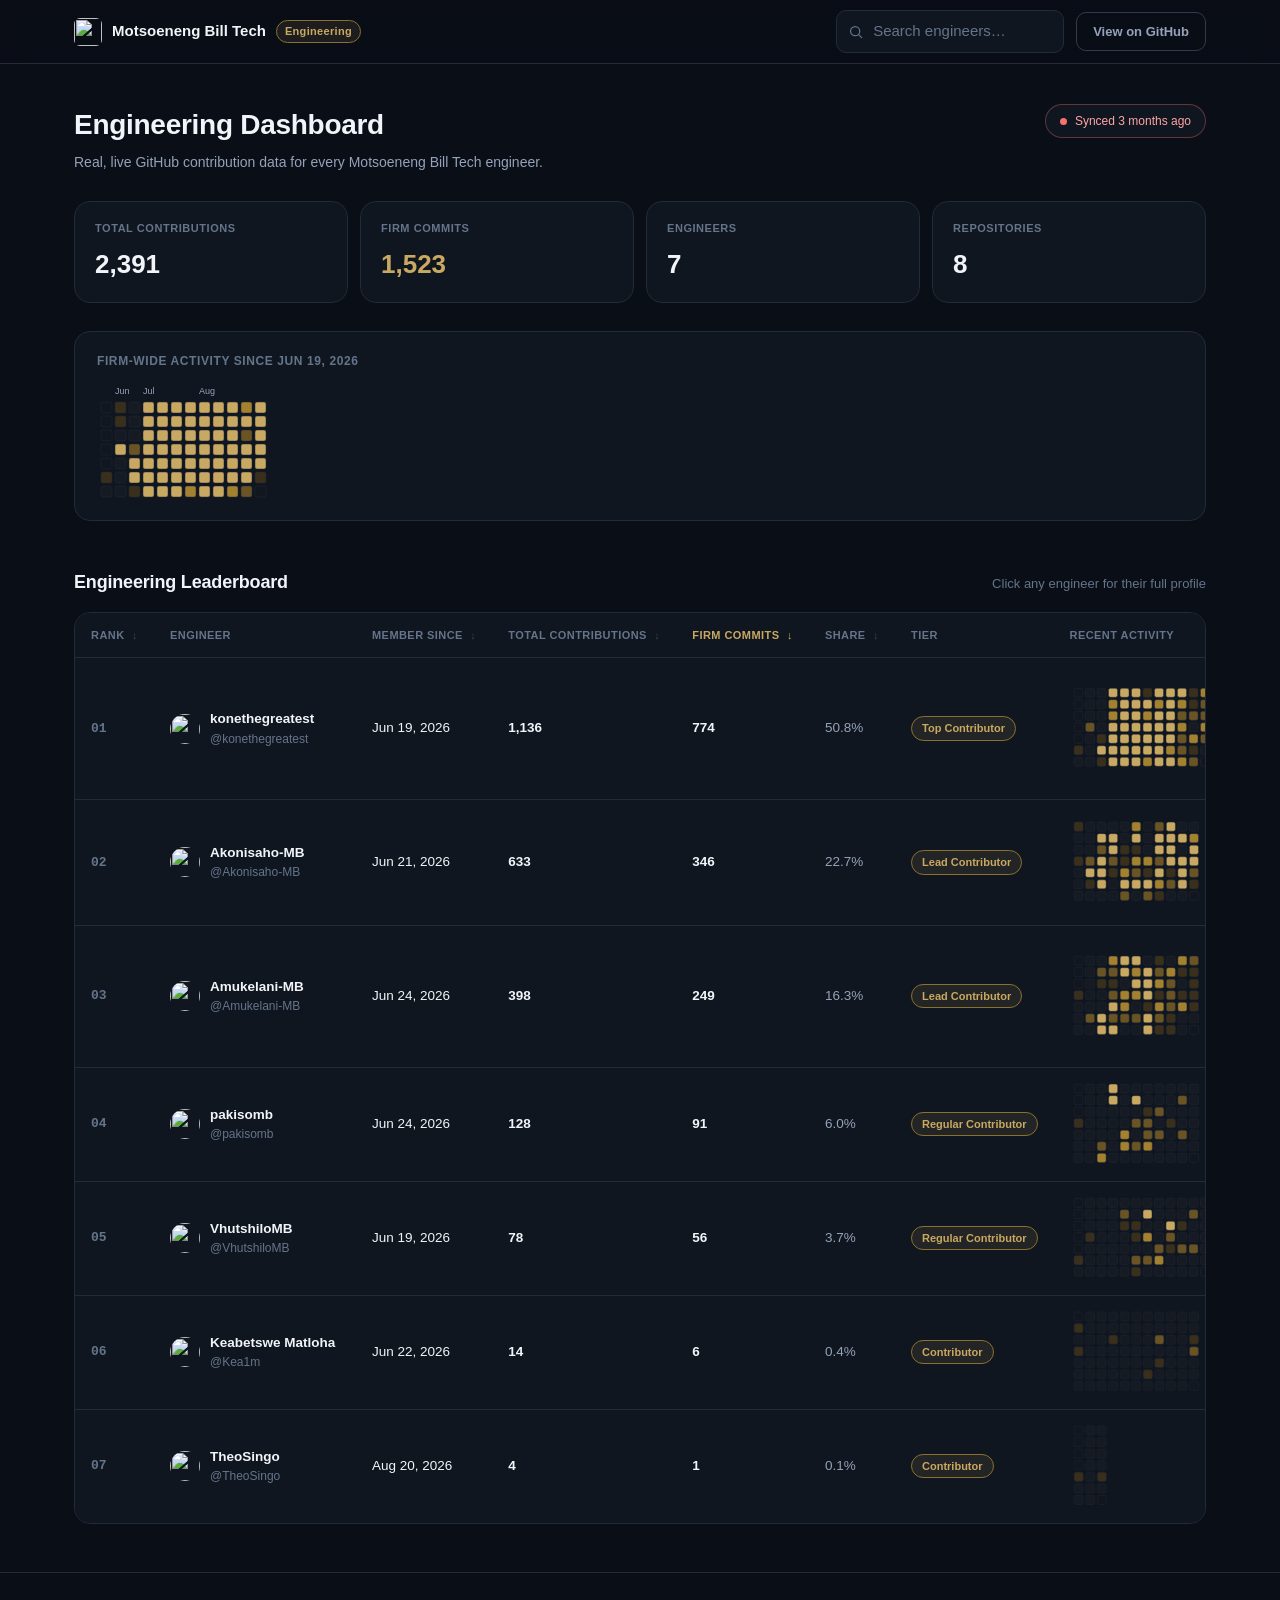
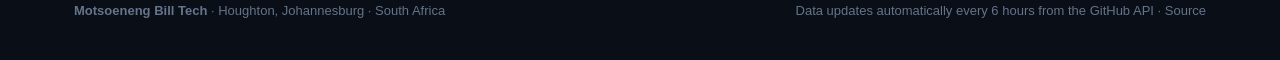
==== docs/index.html @ 8132715a "Merge pull request #3 from konethegreatest/feature/high-end-revamp Real-data telemetry engine, inter" ====
<!doctype html>
<html lang="en">
<head>
  <meta charset="utf-8" />
  <meta name="viewport" content="width=device-width, initial-scale=1" />
  <title>Motsoeneng Bill Tech — Engineering Dashboard</title>
  <meta name="description" content="Live engineering contribution dashboard for Motsoeneng Bill Tech — real, interactive GitHub activity for every member." />
  <meta name="robots" content="noindex" />
  <link rel="icon" href="data:," />
  <link rel="stylesheet" href="./assets/css/tokens.css" />
  <link rel="stylesheet" href="./assets/css/styles.css" />
</head>
<body>
  <a class="skip-link" href="#main">Skip to content</a>

  <header class="site-header">
    <div class="wrap site-header__inner">
      <a class="brand" href="./#/">
        <img class="brand__mark" src="https://github.com/Motsoeneng-Bill-Tech.png" alt="" width="28" height="28" />
        <span class="brand__name">Motsoeneng Bill Tech</span>
        <span class="brand__tag">Engineering</span>
      </a>

      <div class="site-header__actions">
        <div class="search">
          <svg class="search__icon" width="14" height="14" viewBox="0 0 16 16" fill="none" aria-hidden="true">
            <circle cx="7" cy="7" r="5.25" stroke="currentColor" stroke-width="1.4" />
            <path d="M11 11L14.5 14.5" stroke="currentColor" stroke-width="1.4" stroke-linecap="round" />
          </svg>
          <input id="global-search" type="search" placeholder="Search engineers…" aria-label="Search engineers" autocomplete="off" />
        </div>
        <a class="btn btn--ghost" href="https://github.com/Motsoeneng-Bill-Tech" target="_blank" rel="noopener">
          View on GitHub
        </a>
      </div>
    </div>
  </header>

  <main id="main">
    <div id="view-root" class="wrap" aria-live="polite">
      <div class="loading-state">
        <div class="spinner" aria-hidden="true"></div>
        <p>Loading live engineering telemetry…</p>
      </div>
    </div>
  </main>

  <footer class="site-footer">
    <div class="wrap site-footer__inner">
      <p>
        <strong>Motsoeneng Bill Tech</strong> · Houghton, Johannesburg · South Africa
      </p>
      <p class="site-footer__meta">
        Data updates automatically every 6 hours from the GitHub API ·
        <a href="https://github.com/Motsoeneng-Bill-Tech/.github" target="_blank" rel="noopener">Source</a>
      </p>
    </div>
  </footer>

  <div id="tooltip" class="cal-tooltip" role="tooltip" hidden></div>

  <script src="./assets/js/format.js"></script>
  <script src="./assets/js/data.js"></script>
  <script src="./assets/js/calendar.js"></script>
  <script src="./assets/js/leaderboard.js"></script>
  <script src="./assets/js/member-detail.js"></script>
  <script src="./assets/js/router.js"></script>
  <script src="./assets/js/main.js"></script>
</body>
</html>
---- docs/assets/css/tokens.css ----
/* Design tokens — dark, premium palette. Intentionally single-theme: this is a bespoke
   branded dashboard, not a generic tool, and a firm's public engineering page benefits
   more from one considered look than a light/dark toggle. */
:root {
  --bg-canvas: #0a0e17;
  --bg-surface: #10161f;
  --bg-surface-raised: #161d29;
  --bg-hover: #1b2330;

  --border-subtle: #232b38;
  --border-strong: #303b4d;

  --text-primary: #f1f5f9;
  --text-secondary: #94a3b8;
  --text-tertiary: #64748b;

  --accent: #c9a961;
  --accent-hover: #ddbd7a;
  --accent-dim: #8a7130;
  --accent-wash: rgba(201, 169, 97, 0.1);

  --success: #34d399;
  --danger: #f87171;

  /* Calendar heat ramp — keep in sync with .github/scripts/render.py CAL_RAMP */
  --cal-0: #161a22;
  --cal-1: #3a2f1a;
  --cal-2: #6b5424;
  --cal-3: #a3812f;
  --cal-4: #c9a961;

  --radius-sm: 6px;
  --radius-md: 10px;
  --radius-lg: 16px;

  --motion-fast: 120ms;
  --motion-base: 200ms;
  --motion-ease: cubic-bezier(0.4, 0, 0.2, 1);

  --font-sans: -apple-system, BlinkMacSystemFont, "Segoe UI", Inter, Roboto, Helvetica, Arial, sans-serif;
  --font-mono: ui-monospace, "SF Mono", "Cascadia Code", Consolas, monospace;

  --max-width: 1180px;
  --header-h: 64px;
}
---- docs/assets/css/styles.css ----
/* Reset -------------------------------------------------------------- */
*, *::before, *::after { box-sizing: border-box; }
html, body { height: 100%; }
body {
  margin: 0;
  background: var(--bg-canvas);
  color: var(--text-primary);
  font-family: var(--font-sans);
  font-size: 15px;
  line-height: 1.5;
  -webkit-font-smoothing: antialiased;
}
img { max-width: 100%; display: block; }
a { color: inherit; text-decoration: none; }
button { font: inherit; color: inherit; background: none; border: 0; cursor: pointer; }
input { font: inherit; color: inherit; }
h1, h2, h3, h4 { margin: 0; font-weight: 700; letter-spacing: -0.01em; }
p { margin: 0; }
ul { margin: 0; padding: 0; list-style: none; }
::selection { background: var(--accent-dim); color: var(--text-primary); }

:focus-visible {
  outline: 2px solid var(--accent);
  outline-offset: 2px;
  border-radius: var(--radius-sm);
}

.skip-link {
  position: absolute;
  left: -9999px;
  top: 0;
  background: var(--accent);
  color: var(--bg-canvas);
  padding: 10px 16px;
  border-radius: var(--radius-sm);
  z-index: 100;
}
.skip-link:focus { left: 12px; top: 12px; }

.wrap {
  max-width: var(--max-width);
  margin: 0 auto;
  padding: 0 24px;
}

/* Header --------------------------------------------------------------- */
.site-header {
  position: sticky;
  top: 0;
  z-index: 20;
  height: var(--header-h);
  display: flex;
  align-items: center;
  background: rgba(10, 14, 23, 0.85);
  backdrop-filter: blur(10px);
  border-bottom: 1px solid var(--border-subtle);
}
.site-header__inner {
  display: flex;
  align-items: center;
  justify-content: space-between;
  gap: 16px;
  width: 100%;
}
.brand {
  display: flex;
  align-items: center;
  gap: 10px;
  min-width: 0;
}
.brand__mark { border-radius: 6px; flex-shrink: 0; }
.brand__name {
  font-weight: 700;
  font-size: 15px;
  white-space: nowrap;
  overflow: hidden;
  text-overflow: ellipsis;
}
.brand__tag {
  font-size: 11px;
  font-weight: 600;
  color: var(--accent);
  border: 1px solid var(--accent-dim);
  background: var(--accent-wash);
  padding: 2px 8px;
  border-radius: 999px;
  letter-spacing: 0.03em;
  flex-shrink: 0;
}
.site-header__actions {
  display: flex;
  align-items: center;
  gap: 12px;
}

.search {
  display: flex;
  align-items: center;
  gap: 8px;
  background: var(--bg-surface);
  border: 1px solid var(--border-subtle);
  border-radius: var(--radius-md);
  padding: 8px 12px;
  transition: border-color var(--motion-fast) var(--motion-ease);
}
.search:focus-within { border-color: var(--accent-dim); }
.search__icon { color: var(--text-tertiary); flex-shrink: 0; }
.search input {
  background: none;
  border: 0;
  outline: none;
  color: var(--text-primary);
  width: 180px;
  max-width: 40vw;
}
.search input::placeholder { color: var(--text-tertiary); }

.btn {
  display: inline-flex;
  align-items: center;
  gap: 6px;
  padding: 9px 16px;
  border-radius: var(--radius-md);
  font-size: 13px;
  font-weight: 600;
  white-space: nowrap;
  transition: background var(--motion-fast) var(--motion-ease), border-color var(--motion-fast) var(--motion-ease), color var(--motion-fast) var(--motion-ease);
}
.btn--ghost {
  border: 1px solid var(--border-strong);
  color: var(--text-secondary);
}
.btn--ghost:hover { border-color: var(--accent-dim); color: var(--text-primary); }
.btn--primary {
  background: var(--accent);
  color: #1a1508;
}
.btn--primary:hover { background: var(--accent-hover); }

/* Loading / error states ------------------------------------------------ */
.loading-state, .error-state {
  display: flex;
  flex-direction: column;
  align-items: center;
  justify-content: center;
  gap: 16px;
  padding: 120px 24px;
  color: var(--text-secondary);
  text-align: center;
}
.spinner {
  width: 28px;
  height: 28px;
  border-radius: 50%;
  border: 2.5px solid var(--border-strong);
  border-top-color: var(--accent);
  animation: spin 800ms linear infinite;
}
@keyframes spin { to { transform: rotate(360deg); } }
.error-state h2 { color: var(--text-primary); }

/* View transitions ------------------------------------------------------ */
.view-enter {
  animation: view-in var(--motion-base) var(--motion-ease);
}
@keyframes view-in {
  from { opacity: 0; transform: translateY(6px); }
  to { opacity: 1; transform: translateY(0); }
}
@media (prefers-reduced-motion: reduce) {
  .view-enter { animation: none; }
  .spinner { animation-duration: 1.2s; }
}

/* Hero ------------------------------------------------------------------ */
.hero { padding: 40px 0 8px; }
.hero__top {
  display: flex;
  align-items: flex-start;
  justify-content: space-between;
  gap: 24px;
  flex-wrap: wrap;
  margin-bottom: 28px;
}
.hero__title { font-size: 28px; }
.hero__subtitle { color: var(--text-secondary); margin-top: 6px; font-size: 14px; }
.sync-badge {
  display: inline-flex;
  align-items: center;
  gap: 8px;
  padding: 7px 14px;
  border-radius: 999px;
  border: 1px solid var(--border-subtle);
  background: var(--bg-surface);
  font-size: 12px;
  color: var(--text-secondary);
  white-space: nowrap;
}
.sync-badge__dot {
  width: 7px;
  height: 7px;
  border-radius: 50%;
  background: var(--success);
  flex-shrink: 0;
}
.sync-badge.is-stale .sync-badge__dot { background: var(--danger); }
.sync-badge.is-stale { border-color: rgba(248, 113, 113, 0.35); color: #fca5a5; }

.stat-grid {
  display: grid;
  grid-template-columns: repeat(4, 1fr);
  gap: 12px;
  margin-bottom: 28px;
}
.stat-tile {
  background: var(--bg-surface);
  border: 1px solid var(--border-subtle);
  border-radius: var(--radius-lg);
  padding: 18px 20px;
}
.stat-tile__label {
  font-size: 11px;
  font-weight: 600;
  letter-spacing: 0.05em;
  text-transform: uppercase;
  color: var(--text-tertiary);
}
.stat-tile__value {
  font-size: 26px;
  font-weight: 800;
  margin-top: 8px;
  color: var(--text-primary);
}
.stat-tile__value--accent { color: var(--accent); }
.stat-tile__hint { font-size: 13px; font-weight: 500; color: var(--text-tertiary); margin-left: 6px; }

.org-calendar-card {
  background: var(--bg-surface);
  border: 1px solid var(--border-subtle);
  border-radius: var(--radius-lg);
  padding: 20px 22px 16px;
  margin-bottom: 32px;
  overflow-x: auto;
}
.org-calendar-card__title {
  font-size: 12px;
  font-weight: 600;
  color: var(--text-tertiary);
  text-transform: uppercase;
  letter-spacing: 0.05em;
  margin-bottom: 12px;
}

/* Section headers --------------------------------------------------------- */
.section-head {
  display: flex;
  align-items: baseline;
  justify-content: space-between;
  gap: 16px;
  margin: 8px 0 16px;
  flex-wrap: wrap;
}
.section-head h2 { font-size: 18px; }
.section-head__hint { font-size: 13px; color: var(--text-tertiary); }

/* Leaderboard table ------------------------------------------------------- */
.table-scroll {
  overflow-x: auto;
  border: 1px solid var(--border-subtle);
  border-radius: var(--radius-lg);
  background: var(--bg-surface);
  margin-bottom: 48px;
}
.leaderboard {
  width: 100%;
  border-collapse: collapse;
  font-size: 13.5px;
  min-width: 760px;
}
.leaderboard th {
  text-align: left;
  font-size: 11px;
  font-weight: 600;
  text-transform: uppercase;
  letter-spacing: 0.04em;
  color: var(--text-tertiary);
  padding: 14px 16px;
  border-bottom: 1px solid var(--border-subtle);
  white-space: nowrap;
}
.leaderboard th.is-sortable { cursor: pointer; user-select: none; }
.leaderboard th.is-sortable:hover { color: var(--text-secondary); }
.leaderboard th .sort-arrow { margin-left: 4px; opacity: 0.5; }
.leaderboard th.is-active { color: var(--accent); }
.leaderboard th.is-active .sort-arrow { opacity: 1; }
.leaderboard td {
  padding: 12px 16px;
  border-bottom: 1px solid var(--border-subtle);
  vertical-align: middle;
}
.leaderboard tbody tr { transition: background var(--motion-fast) var(--motion-ease); cursor: pointer; }
.leaderboard tbody tr:hover { background: var(--bg-hover); }
.leaderboard tbody tr:last-child td { border-bottom: 0; }

.rank-num {
  font-family: var(--font-mono);
  font-weight: 700;
  color: var(--text-tertiary);
  font-size: 13px;
}
.engineer-cell { display: flex; align-items: center; gap: 10px; min-width: 170px; }
.engineer-cell img { width: 30px; height: 30px; border-radius: 50%; flex-shrink: 0; }
.engineer-cell__name { font-weight: 600; color: var(--text-primary); }
.engineer-cell__login { font-size: 12px; color: var(--text-tertiary); }

.tier-chip {
  display: inline-block;
  padding: 3px 10px;
  border-radius: 999px;
  font-size: 11px;
  font-weight: 600;
  background: var(--accent-wash);
  color: var(--accent);
  border: 1px solid var(--accent-dim);
  white-space: nowrap;
}

.num-cell { font-variant-numeric: tabular-nums; font-weight: 600; }
.share-cell { color: var(--text-secondary); font-variant-numeric: tabular-nums; }
.repo-tags { display: flex; gap: 6px; flex-wrap: wrap; max-width: 220px; }
.repo-tag {
  font-family: var(--font-mono);
  font-size: 11px;
  color: var(--text-secondary);
  background: var(--bg-surface-raised);
  border: 1px solid var(--border-subtle);
  padding: 2px 7px;
  border-radius: 5px;
}

/* Leaderboard mobile card layout ------------------------------------------ */
.leaderboard-cards { display: none; flex-direction: column; gap: 10px; margin-bottom: 48px; }
.leaderboard-card {
  background: var(--bg-surface);
  border: 1px solid var(--border-subtle);
  border-radius: var(--radius-lg);
  padding: 16px;
  cursor: pointer;
  transition: border-color var(--motion-fast) var(--motion-ease);
}
.leaderboard-card:hover { border-color: var(--border-strong); }
.leaderboard-card__top { display: flex; align-items: center; gap: 12px; margin-bottom: 12px; }
.leaderboard-card__top img { width: 36px; height: 36px; border-radius: 50%; }
.leaderboard-card__meta { display: flex; gap: 18px; flex-wrap: wrap; }
.leaderboard-card__stat { font-size: 12px; color: var(--text-tertiary); }
.leaderboard-card__stat strong { display: block; font-size: 15px; color: var(--text-primary); font-variant-numeric: tabular-nums; }

@media (max-width: 760px) {
  .table-scroll { display: none; }
  .leaderboard-cards { display: flex; }
  .stat-grid { grid-template-columns: repeat(2, 1fr); }
}

.empty-note { padding: 32px; text-align: center; color: var(--text-tertiary); }

/* Calendar (shared: compact sparkline + full member view) ---------------- */
.cal-svg { display: block; }
.cal-day {
  stroke: var(--border-subtle);
  stroke-width: 0.5;
  transition: stroke var(--motion-fast) var(--motion-ease);
}
.cal-day:hover, .cal-day:focus {
  stroke: var(--text-primary);
  stroke-width: 1.2;
  outline: none;
}
.cal-legend { display: flex; align-items: center; gap: 5px; font-size: 11px; color: var(--text-tertiary); margin-top: 8px; }
.cal-legend__swatch { width: 9px; height: 9px; border-radius: 2px; }
.cal-month-label { font-size: 9px; fill: var(--text-secondary); font-family: var(--font-sans); }

.cal-tooltip {
  position: fixed;
  z-index: 50;
  background: #050709;
  border: 1px solid var(--border-strong);
  color: var(--text-primary);
  font-size: 12px;
  padding: 6px 10px;
  border-radius: var(--radius-sm);
  pointer-events: none;
  transform: translate(-50%, -100%);
  white-space: nowrap;
  opacity: 0;
  transition: opacity var(--motion-fast) var(--motion-ease);
  box-shadow: 0 4px 16px rgba(0, 0, 0, 0.4);
}
.cal-tooltip.is-visible { opacity: 1; }
.cal-tooltip strong { color: var(--accent); }

/* Member detail ------------------------------------------------------------ */
.detail-back {
  display: inline-flex;
  align-items: center;
  gap: 6px;
  color: var(--text-secondary);
  font-size: 13px;
  font-weight: 600;
  margin: 28px 0 20px;
}
.detail-back:hover { color: var(--text-primary); }

.detail-header {
  display: flex;
  align-items: center;
  gap: 20px;
  flex-wrap: wrap;
  margin-bottom: 28px;
}
.detail-header img { width: 72px; height: 72px; border-radius: 50%; border: 2px solid var(--border-strong); }
.detail-header__name { font-size: 22px; }
.detail-header__login { color: var(--text-secondary); font-size: 14px; margin-top: 2px; }
.detail-header__badges { display: flex; gap: 8px; margin-top: 10px; flex-wrap: wrap; align-items: center; }
.detail-header__spacer { flex: 1; }

.detail-calendar-card {
  background: var(--bg-surface);
  border: 1px solid var(--border-subtle);
  border-radius: var(--radius-lg);
  padding: 22px;
  margin-bottom: 24px;
  overflow-x: auto;
}

.repo-breakdown {
  background: var(--bg-surface);
  border: 1px solid var(--border-subtle);
  border-radius: var(--radius-lg);
  padding: 22px;
  margin-bottom: 48px;
}
.repo-bar-row { display: flex; align-items: center; gap: 14px; padding: 9px 0; }
.repo-bar-row__name { width: 220px; flex-shrink: 0; font-size: 13px; font-family: var(--font-mono); color: var(--text-secondary); overflow: hidden; text-overflow: ellipsis; white-space: nowrap; }
.repo-bar-row__track { flex: 1; height: 8px; background: var(--border-subtle); border-radius: 4px; overflow: hidden; }
.repo-bar-row__fill { height: 100%; background: var(--accent); border-radius: 4px; }
.repo-bar-row__count { width: 48px; text-align: right; font-size: 13px; font-weight: 700; font-variant-numeric: tabular-nums; flex-shrink: 0; }

@media (max-width: 600px) {
  .repo-bar-row__name { width: 110px; }
}

/* Footer -------------------------------------------------------------------- */
.site-footer {
  border-top: 1px solid var(--border-subtle);
  margin-top: 40px;
  padding: 28px 0 40px;
  color: var(--text-tertiary);
  font-size: 13px;
}
.site-footer__inner { display: flex; justify-content: space-between; gap: 16px; flex-wrap: wrap; }
.site-footer a:hover { color: var(--text-secondary); }

.not-found { padding: 120px 24px; text-align: center; }
.not-found h1 { font-size: 64px; color: var(--accent); }
.not-found .btn { margin-top: 20px; }
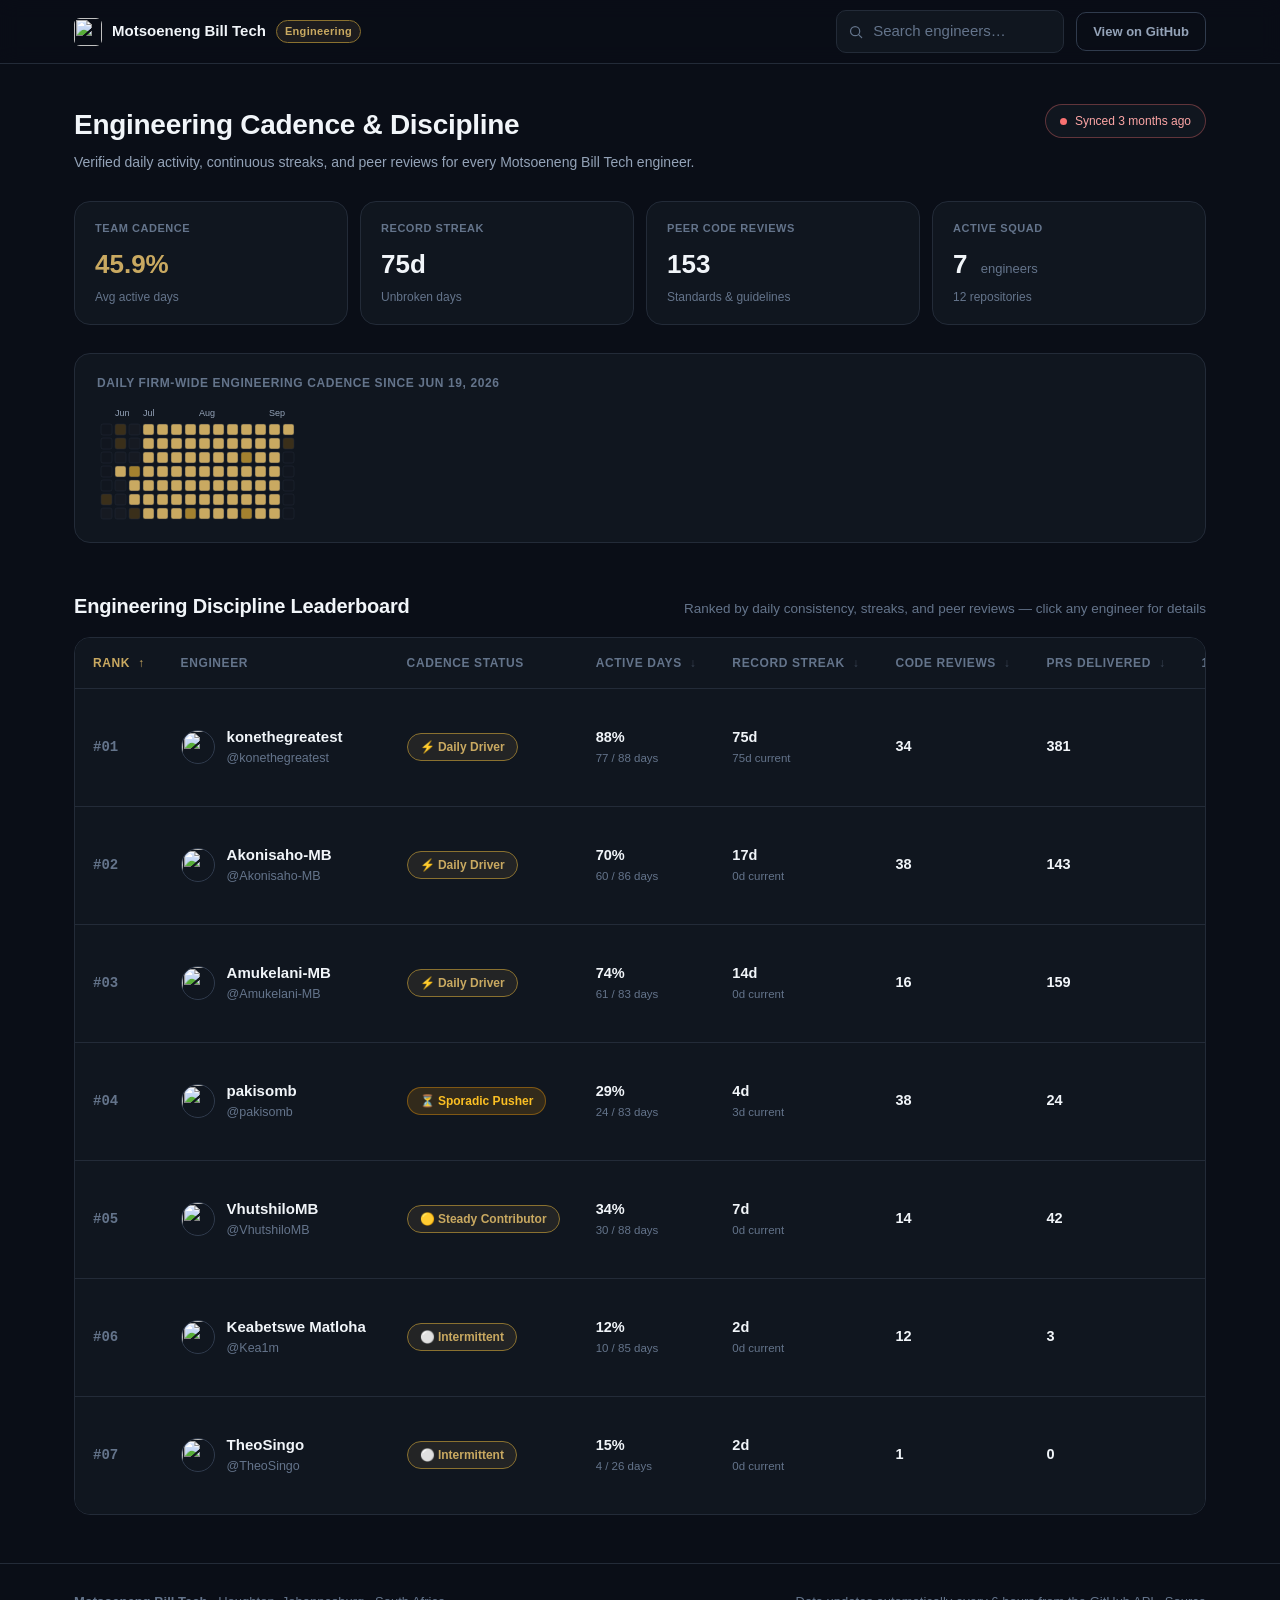
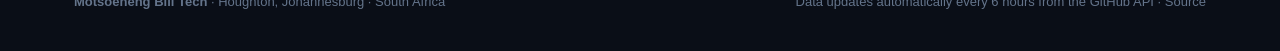
==== commit 292c3221: "Merge pull request #6 from konethegreatest/feature/cadence-standards-and-guidelines feat: engineerin" ====
--- a/docs/index.html
+++ b/docs/index.html
@@ -3,8 +3,8 @@
 <head>
   <meta charset="utf-8" />
   <meta name="viewport" content="width=device-width, initial-scale=1" />
-  <title>Motsoeneng Bill Tech — Engineering Dashboard</title>
-  <meta name="description" content="Live engineering contribution dashboard for Motsoeneng Bill Tech — real, interactive GitHub activity for every member." />
+  <title>Motsoeneng Bill Tech — Engineering Discipline & Cadence Dashboard</title>
+  <meta name="description" content="Live engineering discipline and cadence dashboard for Motsoeneng Bill Tech — active days, unbroken streaks, peer reviews, and code standards." />
   <meta name="robots" content="noindex" />
   <link rel="icon" href="data:," />
   <link rel="stylesheet" href="./assets/css/tokens.css" />
--- a/docs/assets/css/styles.css
+++ b/docs/assets/css/styles.css
@@ -233,6 +233,7 @@
 }
 .stat-tile__value--accent { color: var(--accent); }
 .stat-tile__hint { font-size: 13px; font-weight: 500; color: var(--text-tertiary); margin-left: 6px; }
+.stat-tile__sub { font-size: 12px; color: var(--text-tertiary); margin-top: 4px; }
 
 .org-calendar-card {
   background: var(--bg-surface);
@@ -260,8 +261,22 @@
   margin: 8px 0 16px;
   flex-wrap: wrap;
 }
-.section-head h2 { font-size: 18px; }
-.section-head__hint { font-size: 13px; color: var(--text-tertiary); }
+.section-head h2 { font-size: 20px; }
+.section-head__hint { font-size: 13.5px; color: var(--text-tertiary); }
+
+/* Alert banners ----------------------------------------------------------- */
+.alert-banner {
+  padding: 14px 18px;
+  border-radius: var(--radius-md);
+  margin-bottom: 24px;
+  font-size: 14px;
+  line-height: 1.5;
+}
+.alert-banner--warn {
+  background: rgba(245, 158, 11, 0.12);
+  border: 1px solid rgba(245, 158, 11, 0.35);
+  color: #fde68a;
+}
 
 /* Leaderboard table ------------------------------------------------------- */
 .table-scroll {
@@ -274,17 +289,17 @@
 .leaderboard {
   width: 100%;
   border-collapse: collapse;
-  font-size: 13.5px;
-  min-width: 760px;
+  font-size: 14.5px;
+  min-width: 820px;
 }
 .leaderboard th {
   text-align: left;
-  font-size: 11px;
+  font-size: 12px;
   font-weight: 600;
   text-transform: uppercase;
-  letter-spacing: 0.04em;
+  letter-spacing: 0.05em;
   color: var(--text-tertiary);
-  padding: 14px 16px;
+  padding: 16px 18px;
   border-bottom: 1px solid var(--border-subtle);
   white-space: nowrap;
 }
@@ -294,7 +309,7 @@
 .leaderboard th.is-active { color: var(--accent); }
 .leaderboard th.is-active .sort-arrow { opacity: 1; }
 .leaderboard td {
-  padding: 12px 16px;
+  padding: 14px 18px;
   border-bottom: 1px solid var(--border-subtle);
   vertical-align: middle;
 }
@@ -306,37 +321,42 @@
   font-family: var(--font-mono);
   font-weight: 700;
   color: var(--text-tertiary);
-  font-size: 13px;
-}
-.engineer-cell { display: flex; align-items: center; gap: 10px; min-width: 170px; }
-.engineer-cell img { width: 30px; height: 30px; border-radius: 50%; flex-shrink: 0; }
-.engineer-cell__name { font-weight: 600; color: var(--text-primary); }
-.engineer-cell__login { font-size: 12px; color: var(--text-tertiary); }
+  font-size: 14px;
+}
+.engineer-cell { display: flex; align-items: center; gap: 12px; min-width: 190px; }
+.engineer-cell img {
+  width: 34px;
+  height: 34px;
+  border-radius: 50%;
+  flex-shrink: 0;
+  border: 1.5px solid var(--border-strong);
+}
+.engineer-cell__name { font-weight: 600; color: var(--text-primary); font-size: 15px; }
+.engineer-cell__login { font-size: 12.5px; color: var(--text-tertiary); }
 
 .tier-chip {
-  display: inline-block;
-  padding: 3px 10px;
+  display: inline-flex;
+  align-items: center;
+  gap: 5px;
+  padding: 4px 12px;
   border-radius: 999px;
-  font-size: 11px;
+  font-size: 12px;
   font-weight: 600;
   background: var(--accent-wash);
   color: var(--accent);
   border: 1px solid var(--accent-dim);
   white-space: nowrap;
 }
+.tier-chip--warn {
+  background: rgba(245, 158, 11, 0.15);
+  color: #fbbf24;
+  border-color: rgba(245, 158, 11, 0.4);
+}
 
 .num-cell { font-variant-numeric: tabular-nums; font-weight: 600; }
+.cell-sub { font-size: 11.5px; font-weight: normal; color: var(--text-tertiary); margin-top: 2px; }
+.detail-header__desc { color: var(--text-secondary); font-size: 14px; margin-top: 8px; max-width: 600px; }
 .share-cell { color: var(--text-secondary); font-variant-numeric: tabular-nums; }
-.repo-tags { display: flex; gap: 6px; flex-wrap: wrap; max-width: 220px; }
-.repo-tag {
-  font-family: var(--font-mono);
-  font-size: 11px;
-  color: var(--text-secondary);
-  background: var(--bg-surface-raised);
-  border: 1px solid var(--border-subtle);
-  padding: 2px 7px;
-  border-radius: 5px;
-}
 
 /* Leaderboard mobile card layout ------------------------------------------ */
 .leaderboard-cards { display: none; flex-direction: column; gap: 10px; margin-bottom: 48px; }
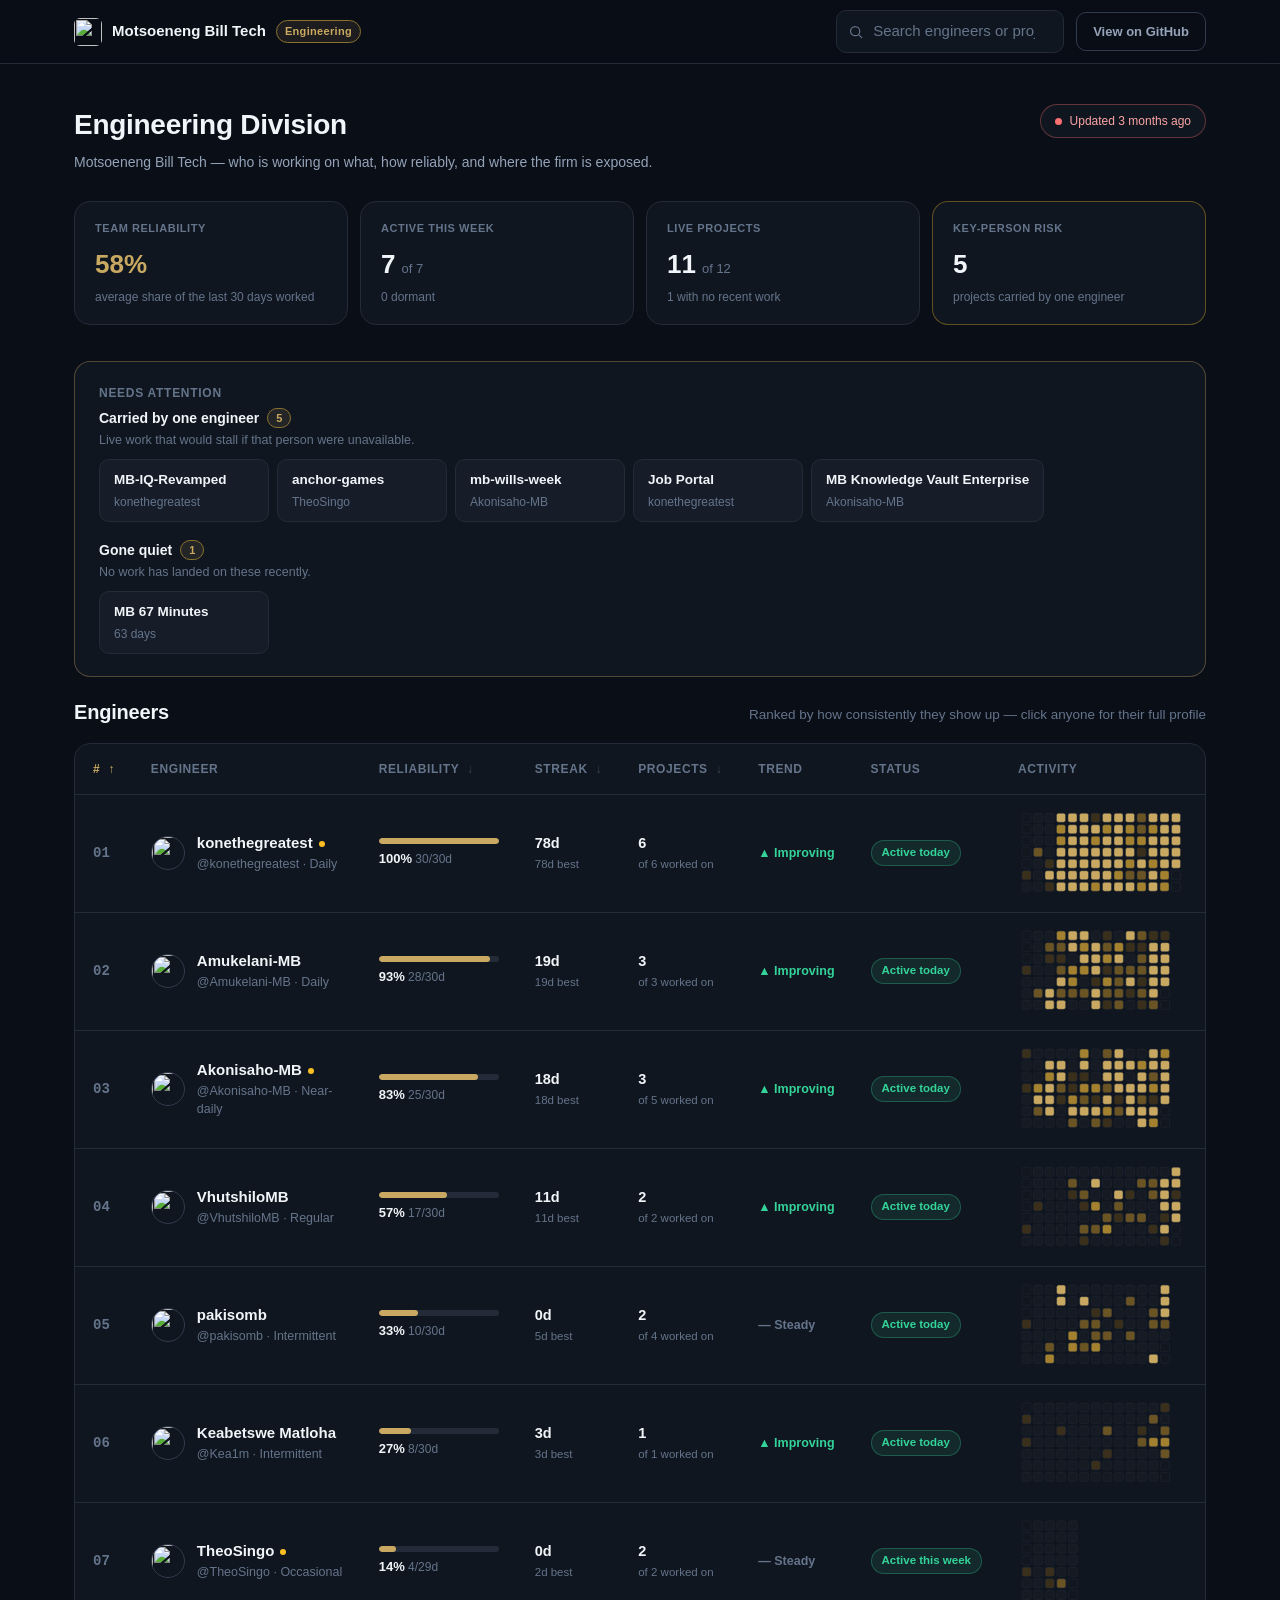
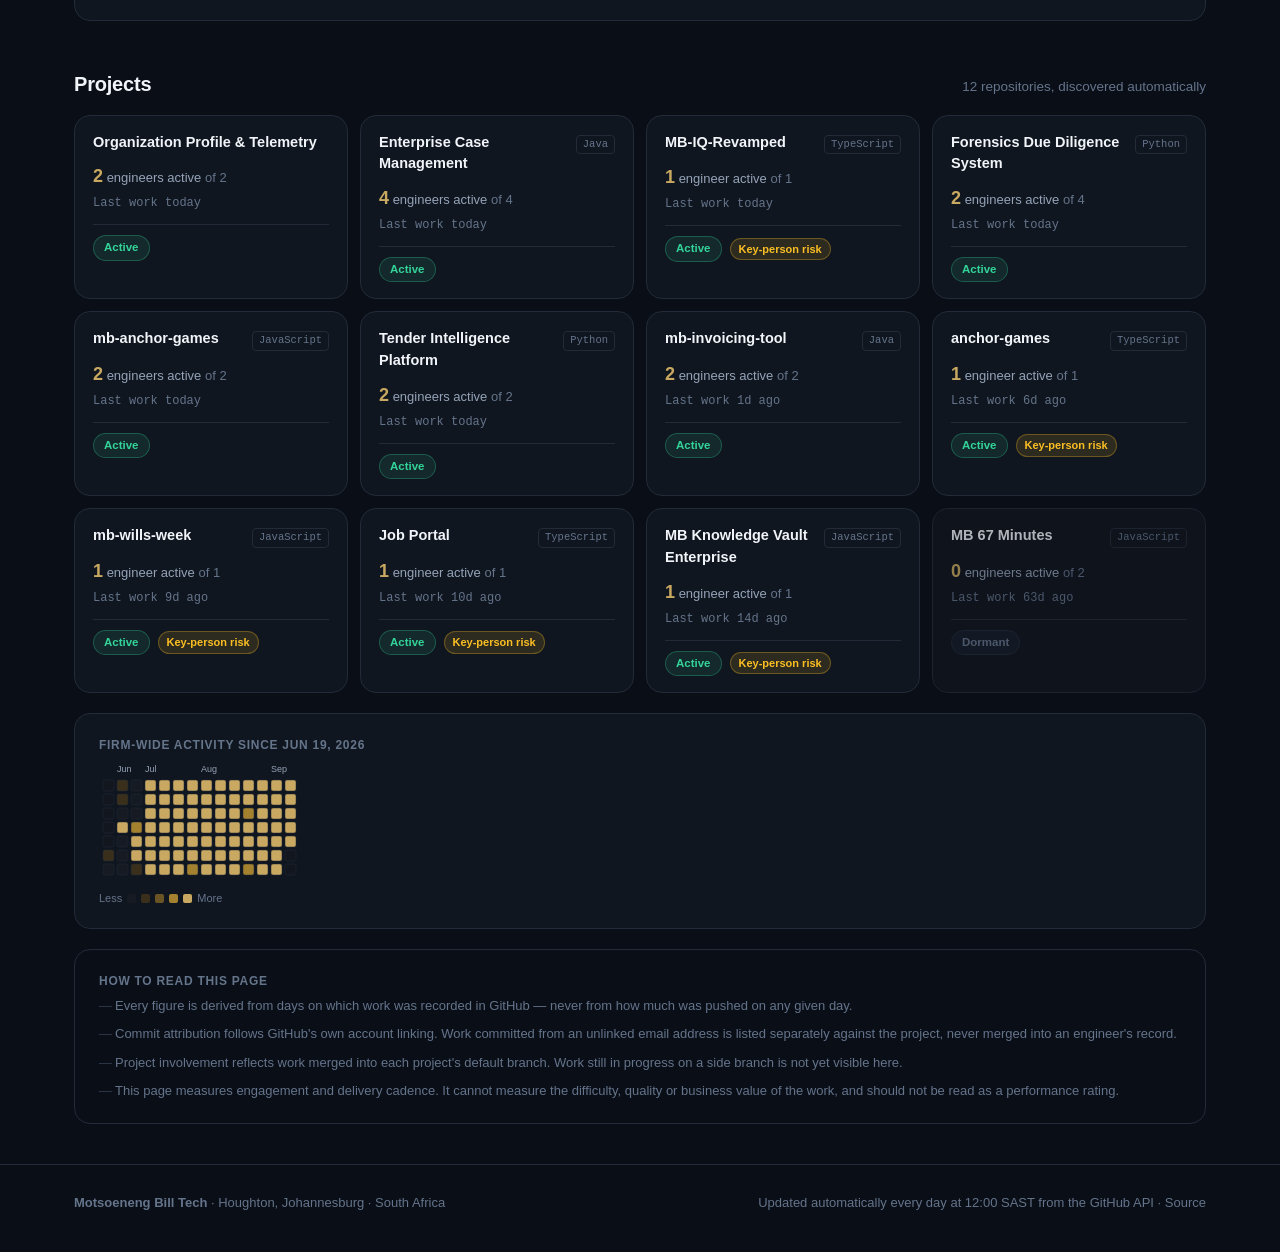
==== commit eceb51dd: "feat: executive view — projects, continuity risk, and no contribution counts Rebuilds the page for a" ====
--- a/docs/index.html
+++ b/docs/index.html
@@ -3,8 +3,8 @@
 <head>
   <meta charset="utf-8" />
   <meta name="viewport" content="width=device-width, initial-scale=1" />
-  <title>Motsoeneng Bill Tech — Engineering Discipline & Cadence Dashboard</title>
-  <meta name="description" content="Live engineering discipline and cadence dashboard for Motsoeneng Bill Tech — active days, unbroken streaks, peer reviews, and code standards." />
+  <title>Motsoeneng Bill Tech — Engineering Division</title>
+  <meta name="description" content="Executive view of the Motsoeneng Bill Tech engineering division — engineers, the projects they carry, delivery cadence, and continuity risk." />
   <meta name="robots" content="noindex" />
   <link rel="icon" href="data:," />
   <link rel="stylesheet" href="./assets/css/tokens.css" />
@@ -27,7 +27,7 @@
             <circle cx="7" cy="7" r="5.25" stroke="currentColor" stroke-width="1.4" />
             <path d="M11 11L14.5 14.5" stroke="currentColor" stroke-width="1.4" stroke-linecap="round" />
           </svg>
-          <input id="global-search" type="search" placeholder="Search engineers…" aria-label="Search engineers" autocomplete="off" />
+          <input id="global-search" type="search" placeholder="Search engineers or projects…" aria-label="Search engineers or projects" autocomplete="off" />
         </div>
         <a class="btn btn--ghost" href="https://github.com/Motsoeneng-Bill-Tech" target="_blank" rel="noopener">
           View on GitHub
@@ -40,7 +40,7 @@
     <div id="view-root" class="wrap" aria-live="polite">
       <div class="loading-state">
         <div class="spinner" aria-hidden="true"></div>
-        <p>Loading live engineering telemetry…</p>
+        <p>Loading the latest division data…</p>
       </div>
     </div>
   </main>
@@ -51,7 +51,7 @@
         <strong>Motsoeneng Bill Tech</strong> · Houghton, Johannesburg · South Africa
       </p>
       <p class="site-footer__meta">
-        Data updates automatically every 6 hours from the GitHub API ·
+        Updated automatically every day at 12:00 SAST from the GitHub API ·
         <a href="https://github.com/Motsoeneng-Bill-Tech/.github" target="_blank" rel="noopener">Source</a>
       </p>
     </div>
@@ -64,6 +64,7 @@
   <script src="./assets/js/calendar.js"></script>
   <script src="./assets/js/leaderboard.js"></script>
   <script src="./assets/js/member-detail.js"></script>
+  <script src="./assets/js/project-detail.js"></script>
   <script src="./assets/js/router.js"></script>
   <script src="./assets/js/main.js"></script>
 </body>
--- a/docs/assets/css/styles.css
+++ b/docs/assets/css/styles.css
@@ -483,3 +483,168 @@
 .not-found { padding: 120px 24px; text-align: center; }
 .not-found h1 { font-size: 64px; color: var(--accent); }
 .not-found .btn { margin-top: 20px; }
+
+/* ===== Executive view components ============================================ */
+
+.panel {
+  background: var(--bg-surface);
+  border: 1px solid var(--border-subtle);
+  border-radius: var(--radius-lg);
+  padding: 22px 24px;
+  margin-bottom: 20px;
+  overflow-x: auto;
+}
+.panel__title {
+  font-size: 12px;
+  font-weight: 700;
+  letter-spacing: 0.06em;
+  text-transform: uppercase;
+  color: var(--text-tertiary);
+  margin-bottom: 6px;
+}
+.panel__hint { font-size: 13px; color: var(--text-tertiary); margin-bottom: 14px; }
+.panel--quiet { background: transparent; }
+.panel--calm { border-color: rgba(52, 211, 153, 0.25); }
+.panel--attention { border-color: rgba(201, 169, 97, 0.35); }
+
+.panel-row { display: grid; grid-template-columns: 1fr 1fr; gap: 20px; }
+@media (max-width: 760px) { .panel-row { grid-template-columns: 1fr; } }
+
+/* Needs-attention block */
+.attention__group { margin-top: 18px; }
+.attention__group:first-of-type { margin-top: 4px; }
+.attention__heading {
+  font-size: 14px; font-weight: 700; color: var(--text-primary);
+  display: flex; align-items: center; gap: 8px;
+}
+.attention__count {
+  font-size: 11px; font-weight: 700; color: var(--accent);
+  background: var(--accent-wash); border: 1px solid var(--accent-dim);
+  border-radius: 999px; padding: 1px 8px;
+}
+.attention__hint { font-size: 12.5px; color: var(--text-tertiary); margin: 2px 0 10px; }
+.attention__items { display: flex; flex-wrap: wrap; gap: 8px; }
+.attention__item {
+  display: flex; flex-direction: column; gap: 2px;
+  background: var(--bg-surface-raised);
+  border: 1px solid var(--border-subtle);
+  border-radius: var(--radius-md);
+  padding: 10px 14px; min-width: 170px;
+  transition: border-color var(--motion-fast) var(--motion-ease);
+}
+.attention__item:hover { border-color: var(--accent-dim); }
+.attention__item-name { font-size: 13.5px; font-weight: 600; color: var(--text-primary); }
+.attention__item-meta { font-size: 12px; color: var(--text-tertiary); }
+
+/* Project cards */
+.pcard-grid {
+  display: grid;
+  grid-template-columns: repeat(auto-fill, minmax(260px, 1fr));
+  gap: 12px;
+  margin-bottom: 20px;
+}
+.pcard {
+  display: block;
+  background: var(--bg-surface);
+  border: 1px solid var(--border-subtle);
+  border-radius: var(--radius-lg);
+  padding: 16px 18px;
+  transition: border-color var(--motion-fast) var(--motion-ease), transform var(--motion-fast) var(--motion-ease);
+}
+.pcard:hover { border-color: var(--accent-dim); transform: translateY(-1px); }
+.pcard--past { opacity: 0.72; }
+.pcard__head { display: flex; align-items: baseline; justify-content: space-between; gap: 10px; margin-bottom: 10px; }
+.pcard__name { font-size: 14.5px; font-weight: 700; color: var(--text-primary); }
+.pcard__lang {
+  font-family: var(--font-mono); font-size: 10.5px; color: var(--text-tertiary);
+  border: 1px solid var(--border-subtle); border-radius: 4px; padding: 1px 6px; white-space: nowrap;
+}
+.pcard__days { font-size: 13px; color: var(--text-secondary); }
+.pcard__days strong { font-size: 18px; color: var(--accent); font-weight: 800; }
+.pcard__of { color: var(--text-tertiary); }
+.pcard__span { font-size: 12px; color: var(--text-tertiary); margin-top: 4px; font-family: var(--font-mono); }
+.pcard__foot {
+  margin-top: 12px; padding-top: 10px; border-top: 1px solid var(--border-subtle);
+  font-size: 12px; color: var(--text-tertiary);
+  display: flex; align-items: center; gap: 8px; flex-wrap: wrap;
+}
+.pcard__flag {
+  font-size: 11px; font-weight: 600; color: #fbbf24;
+  background: rgba(251, 191, 36, 0.12); border: 1px solid rgba(251, 191, 36, 0.3);
+  border-radius: 999px; padding: 2px 8px;
+}
+
+/* Reliability meter */
+.meter { min-width: 120px; }
+.meter__bar { height: 6px; background: var(--border-subtle); border-radius: 3px; overflow: hidden; }
+.meter__fill { height: 100%; background: var(--accent); border-radius: 3px; }
+.meter__label { margin-top: 5px; font-size: 12px; color: var(--text-tertiary); font-variant-numeric: tabular-nums; }
+.meter__label strong { color: var(--text-primary); font-size: 13px; }
+
+/* Status + trend chips */
+.status-chip {
+  display: inline-block; font-size: 11.5px; font-weight: 600;
+  border-radius: 999px; padding: 3px 10px; white-space: nowrap;
+}
+.status--active { color: var(--success); background: rgba(52, 211, 153, 0.1); border: 1px solid rgba(52, 211, 153, 0.3); }
+.status--slowing { color: #fbbf24; background: rgba(251, 191, 36, 0.1); border: 1px solid rgba(251, 191, 36, 0.3); }
+.status--dormant { color: var(--text-tertiary); background: var(--bg-surface-raised); border: 1px solid var(--border-subtle); }
+
+.trend { font-size: 12.5px; font-weight: 600; white-space: nowrap; }
+.trend--up { color: var(--success); }
+.trend--down { color: var(--danger); }
+.trend--flat { color: var(--text-tertiary); }
+
+.tier-chip--quiet { background: transparent; color: var(--text-tertiary); border-color: var(--border-subtle); }
+.tier-chip--warn { color: #fbbf24; background: rgba(251, 191, 36, 0.1); border-color: rgba(251, 191, 36, 0.35); }
+
+.risk-dot {
+  display: inline-block; width: 6px; height: 6px; border-radius: 50%;
+  background: #fbbf24; margin-left: 6px; vertical-align: middle;
+}
+
+/* Weekday pattern */
+.weekday-grid { display: flex; gap: 10px; align-items: flex-end; }
+.weekday-cell { flex: 1; display: flex; flex-direction: column; align-items: center; gap: 6px; }
+.weekday-cell__bar {
+  width: 100%; height: 56px; background: var(--border-subtle);
+  border-radius: 4px; display: flex; align-items: flex-end; overflow: hidden;
+}
+.weekday-cell__fill { width: 100%; background: var(--accent); border-radius: 4px; }
+.weekday-cell__label { font-size: 11px; color: var(--text-tertiary); font-weight: 600; }
+
+.sparkline { display: block; max-width: 100%; height: auto; }
+
+/* Engineer rows on a project page */
+.erow-list { display: flex; flex-direction: column; gap: 8px; }
+.erow {
+  display: flex; align-items: center; gap: 12px;
+  background: var(--bg-surface-raised);
+  border: 1px solid var(--border-subtle);
+  border-radius: var(--radius-md);
+  padding: 10px 14px;
+  transition: border-color var(--motion-fast) var(--motion-ease);
+}
+.erow:hover { border-color: var(--accent-dim); }
+.erow img { border-radius: 50%; flex-shrink: 0; }
+.erow__main { flex: 1; min-width: 0; }
+.erow__name { font-size: 14px; font-weight: 600; color: var(--text-primary); }
+.erow__meta { font-size: 12px; color: var(--text-tertiary); }
+
+.tag-row { display: flex; flex-wrap: wrap; gap: 8px; }
+
+.disclosure-list { display: flex; flex-direction: column; gap: 8px; font-size: 13px; color: var(--text-tertiary); }
+.disclosure-list li { padding-left: 16px; position: relative; line-height: 1.55; }
+.disclosure-list li::before { content: '—'; position: absolute; left: 0; color: var(--border-strong); }
+
+.stat-tile--warn { border-color: rgba(251, 191, 36, 0.35); }
+.stat-tile__value--sm { font-size: 18px; }
+.detail-header__main { min-width: 0; }
+.detail-header--project { align-items: flex-start; }
+
+/* Neutral (non-warning) banner needs its own surface — the base class only set metrics. */
+.alert-banner:not(.alert-banner--warn) {
+  background: var(--bg-surface);
+  border: 1px solid var(--border-subtle);
+  color: var(--text-secondary);
+}
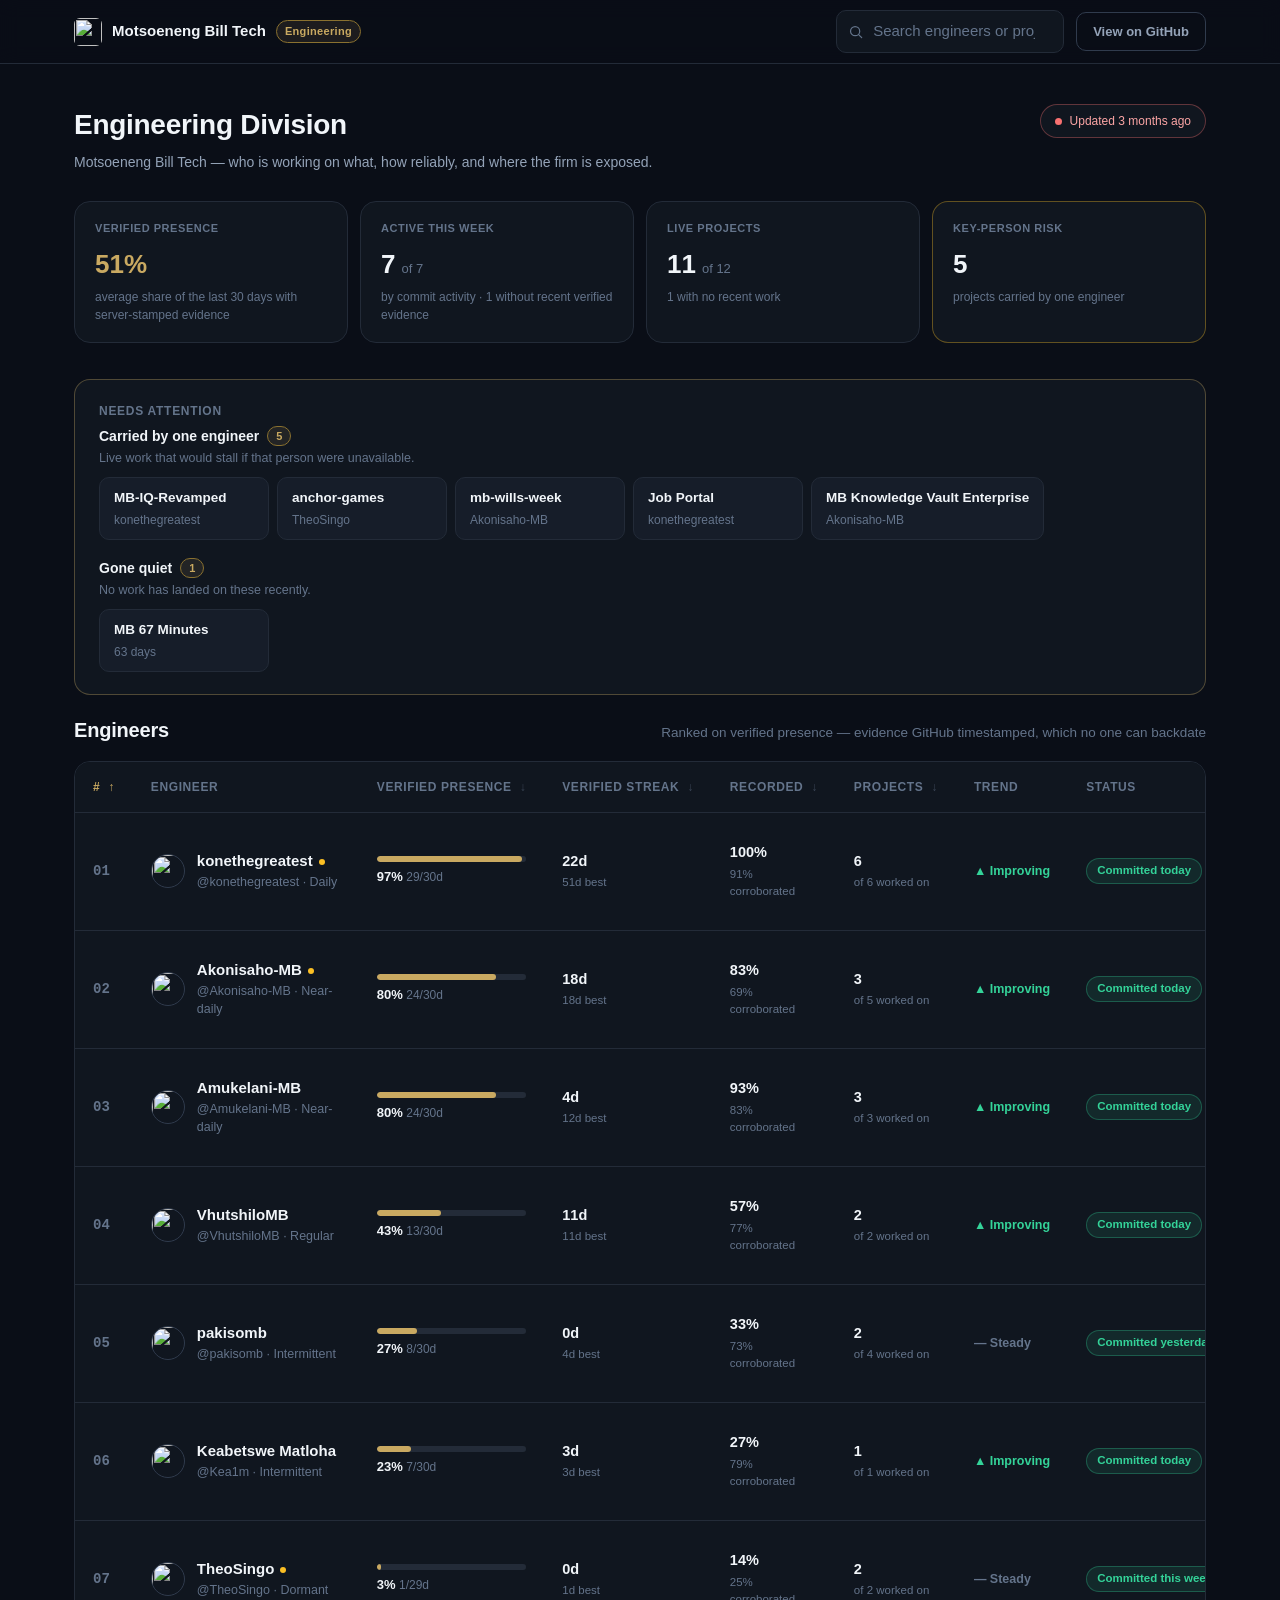
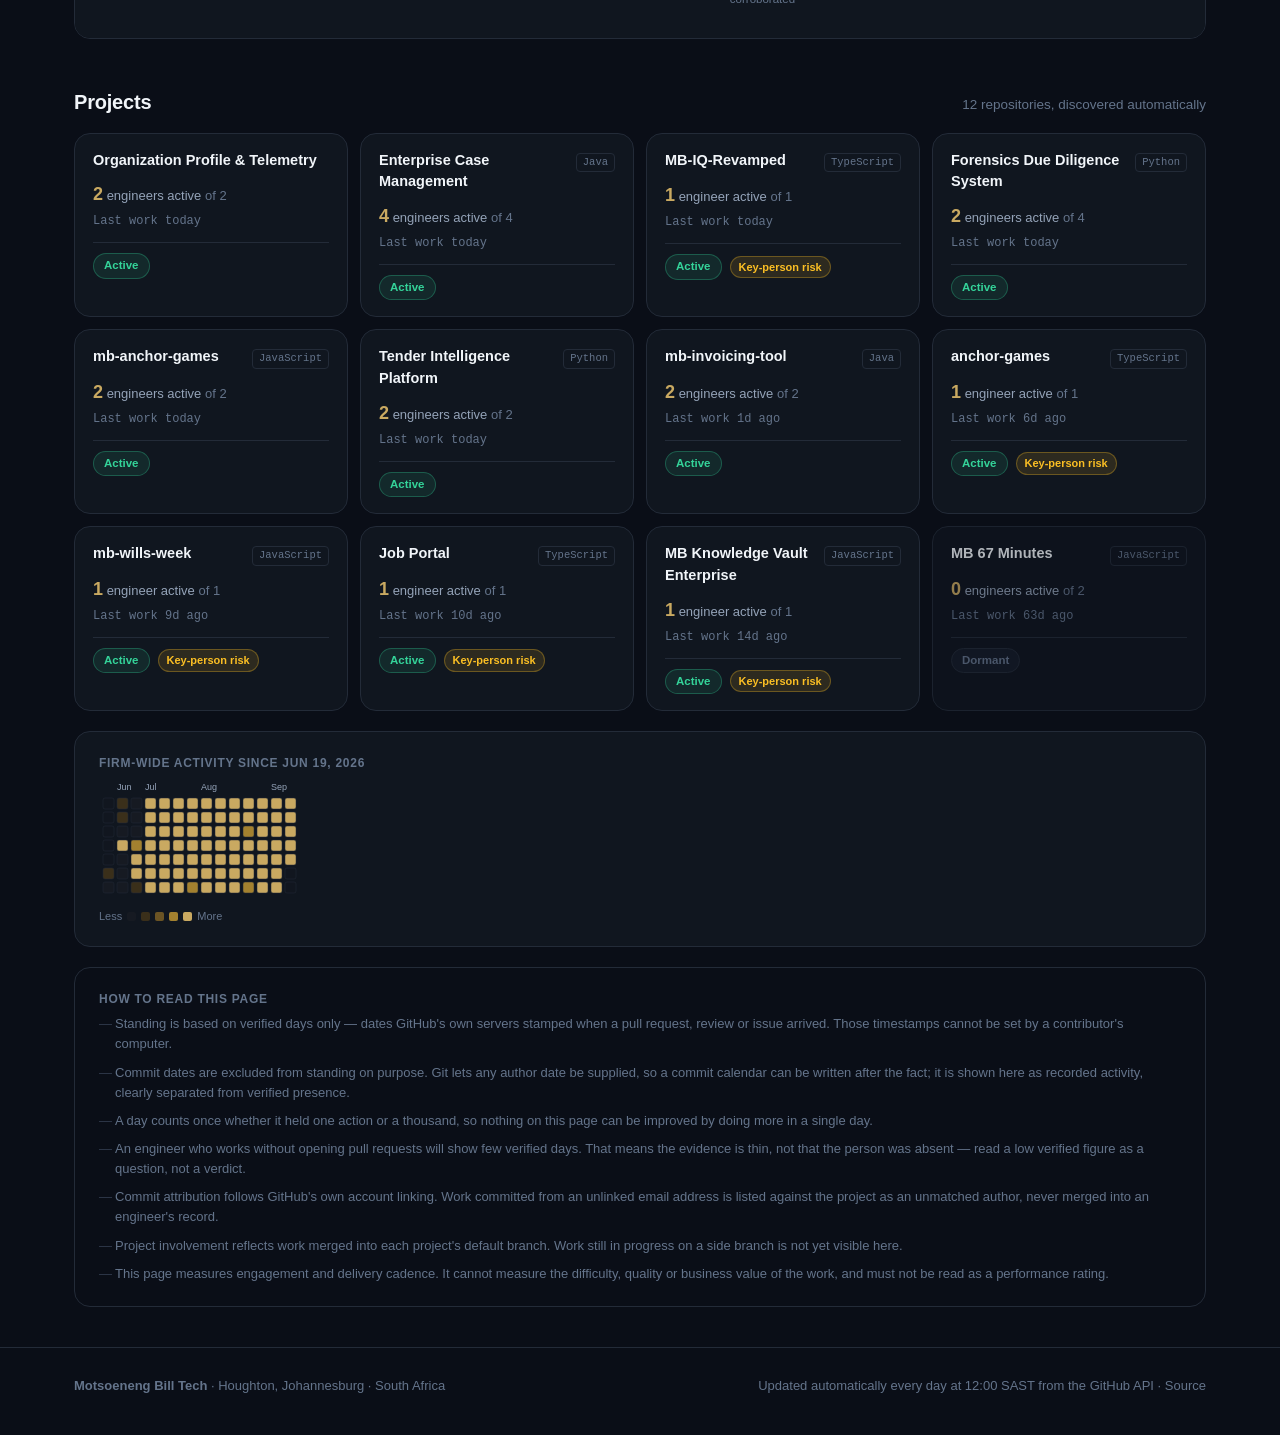
==== commit 89da2cfb: "Merge pull request #7 from konethegreatest/feature/executive-view Executive view: projects, continui" ====
--- a/docs/index.html
+++ b/docs/index.html
@@ -7,8 +7,8 @@
   <meta name="description" content="Executive view of the Motsoeneng Bill Tech engineering division — engineers, the projects they carry, delivery cadence, and continuity risk." />
   <meta name="robots" content="noindex" />
   <link rel="icon" href="data:," />
-  <link rel="stylesheet" href="./assets/css/tokens.css" />
-  <link rel="stylesheet" href="./assets/css/styles.css" />
+  <link rel="stylesheet" href="./assets/css/tokens.css?v=2" />
+  <link rel="stylesheet" href="./assets/css/styles.css?v=2" />
 </head>
 <body>
   <a class="skip-link" href="#main">Skip to content</a>
@@ -59,13 +59,13 @@
 
   <div id="tooltip" class="cal-tooltip" role="tooltip" hidden></div>
 
-  <script src="./assets/js/format.js"></script>
-  <script src="./assets/js/data.js"></script>
-  <script src="./assets/js/calendar.js"></script>
-  <script src="./assets/js/leaderboard.js"></script>
-  <script src="./assets/js/member-detail.js"></script>
-  <script src="./assets/js/project-detail.js"></script>
-  <script src="./assets/js/router.js"></script>
-  <script src="./assets/js/main.js"></script>
+  <script src="./assets/js/format.js?v=2"></script>
+  <script src="./assets/js/data.js?v=2"></script>
+  <script src="./assets/js/calendar.js?v=2"></script>
+  <script src="./assets/js/leaderboard.js?v=2"></script>
+  <script src="./assets/js/member-detail.js?v=2"></script>
+  <script src="./assets/js/project-detail.js?v=2"></script>
+  <script src="./assets/js/router.js?v=2"></script>
+  <script src="./assets/js/main.js?v=2"></script>
 </body>
 </html>
--- a/docs/assets/css/styles.css
+++ b/docs/assets/css/styles.css
@@ -648,3 +648,19 @@
   border: 1px solid var(--border-subtle);
   color: var(--text-secondary);
 }
+
+/* Evidence panel — verified vs recorded */
+.evidence-row { display: grid; grid-template-columns: repeat(3, 1fr); gap: 14px; }
+@media (max-width: 760px) { .evidence-row { grid-template-columns: 1fr; } }
+.evidence {
+  background: var(--bg-surface-raised);
+  border: 1px solid var(--border-subtle);
+  border-radius: var(--radius-md);
+  padding: 14px 16px;
+}
+.evidence__label {
+  font-size: 11px; font-weight: 600; letter-spacing: 0.05em;
+  text-transform: uppercase; color: var(--text-tertiary);
+}
+.evidence__value { font-size: 22px; font-weight: 800; color: var(--text-primary); margin: 6px 0 8px; }
+.evidence__note { font-size: 12.5px; color: var(--text-tertiary); line-height: 1.5; }
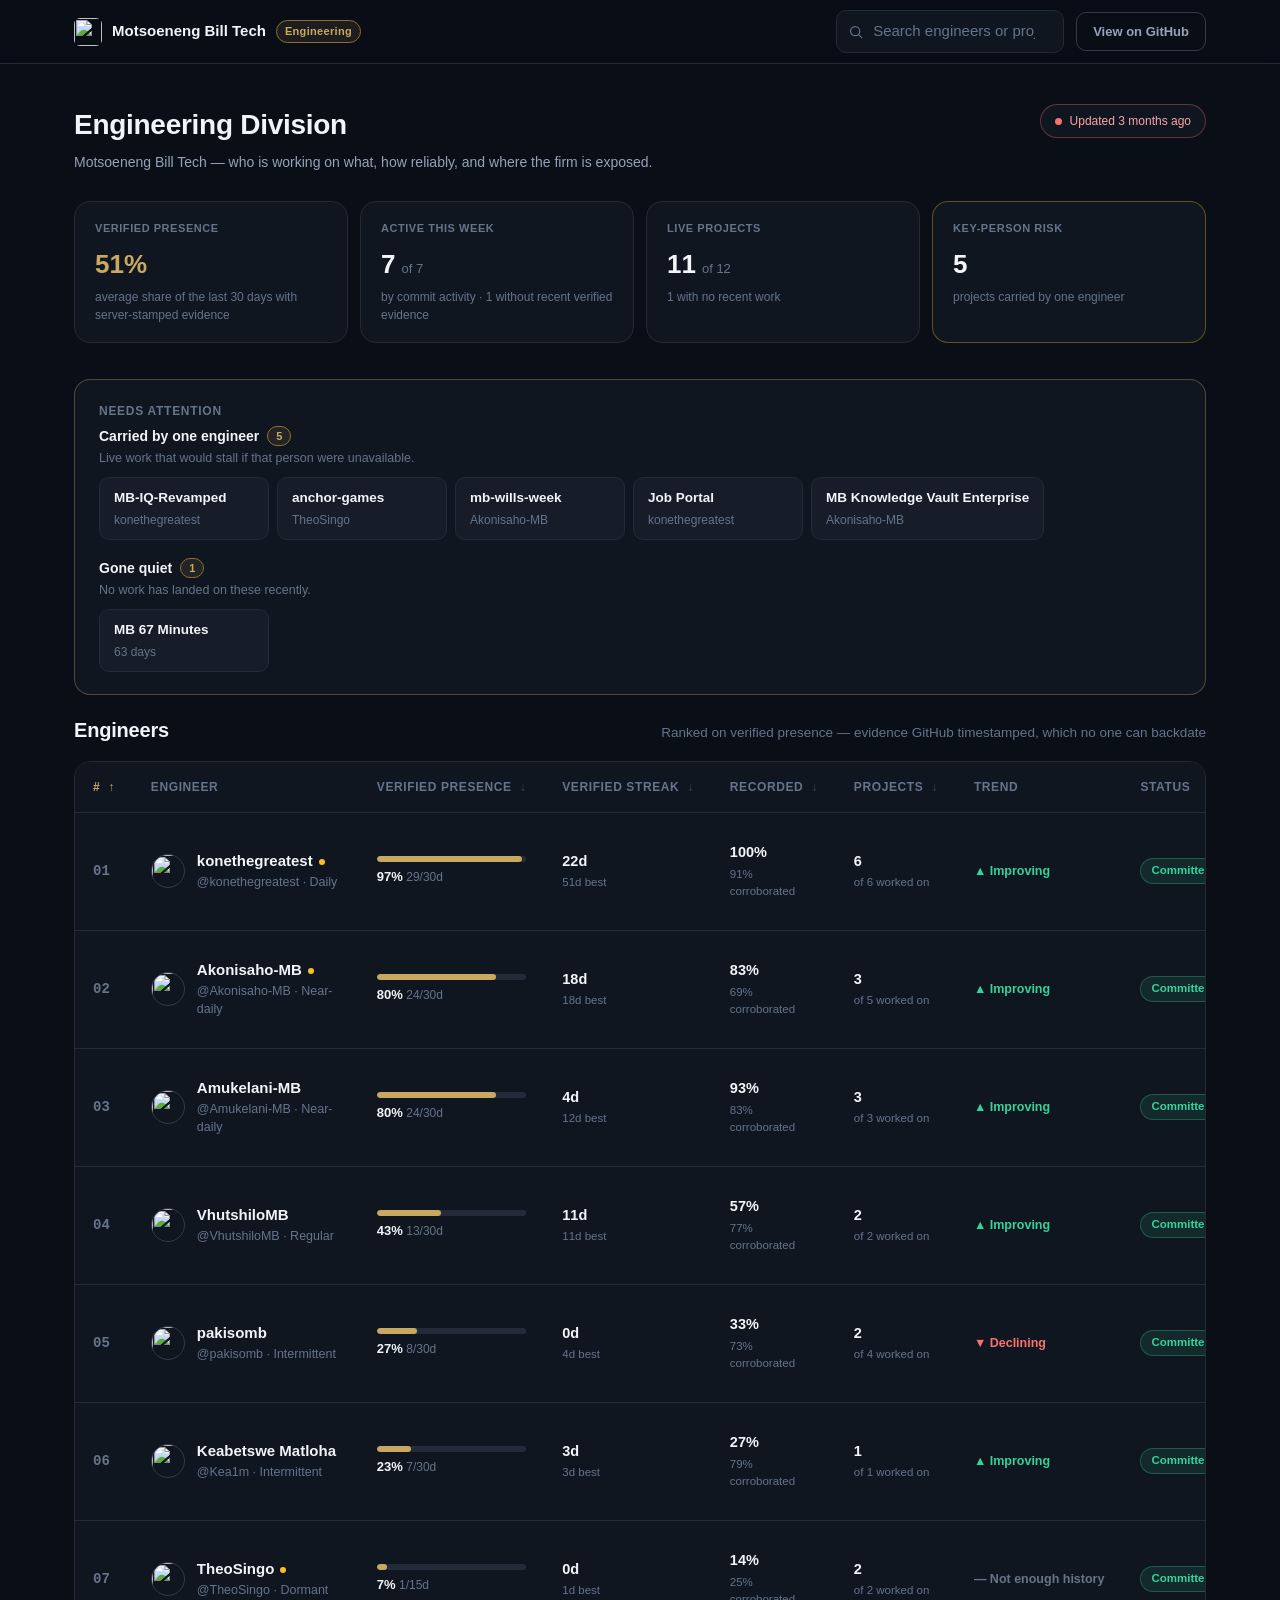
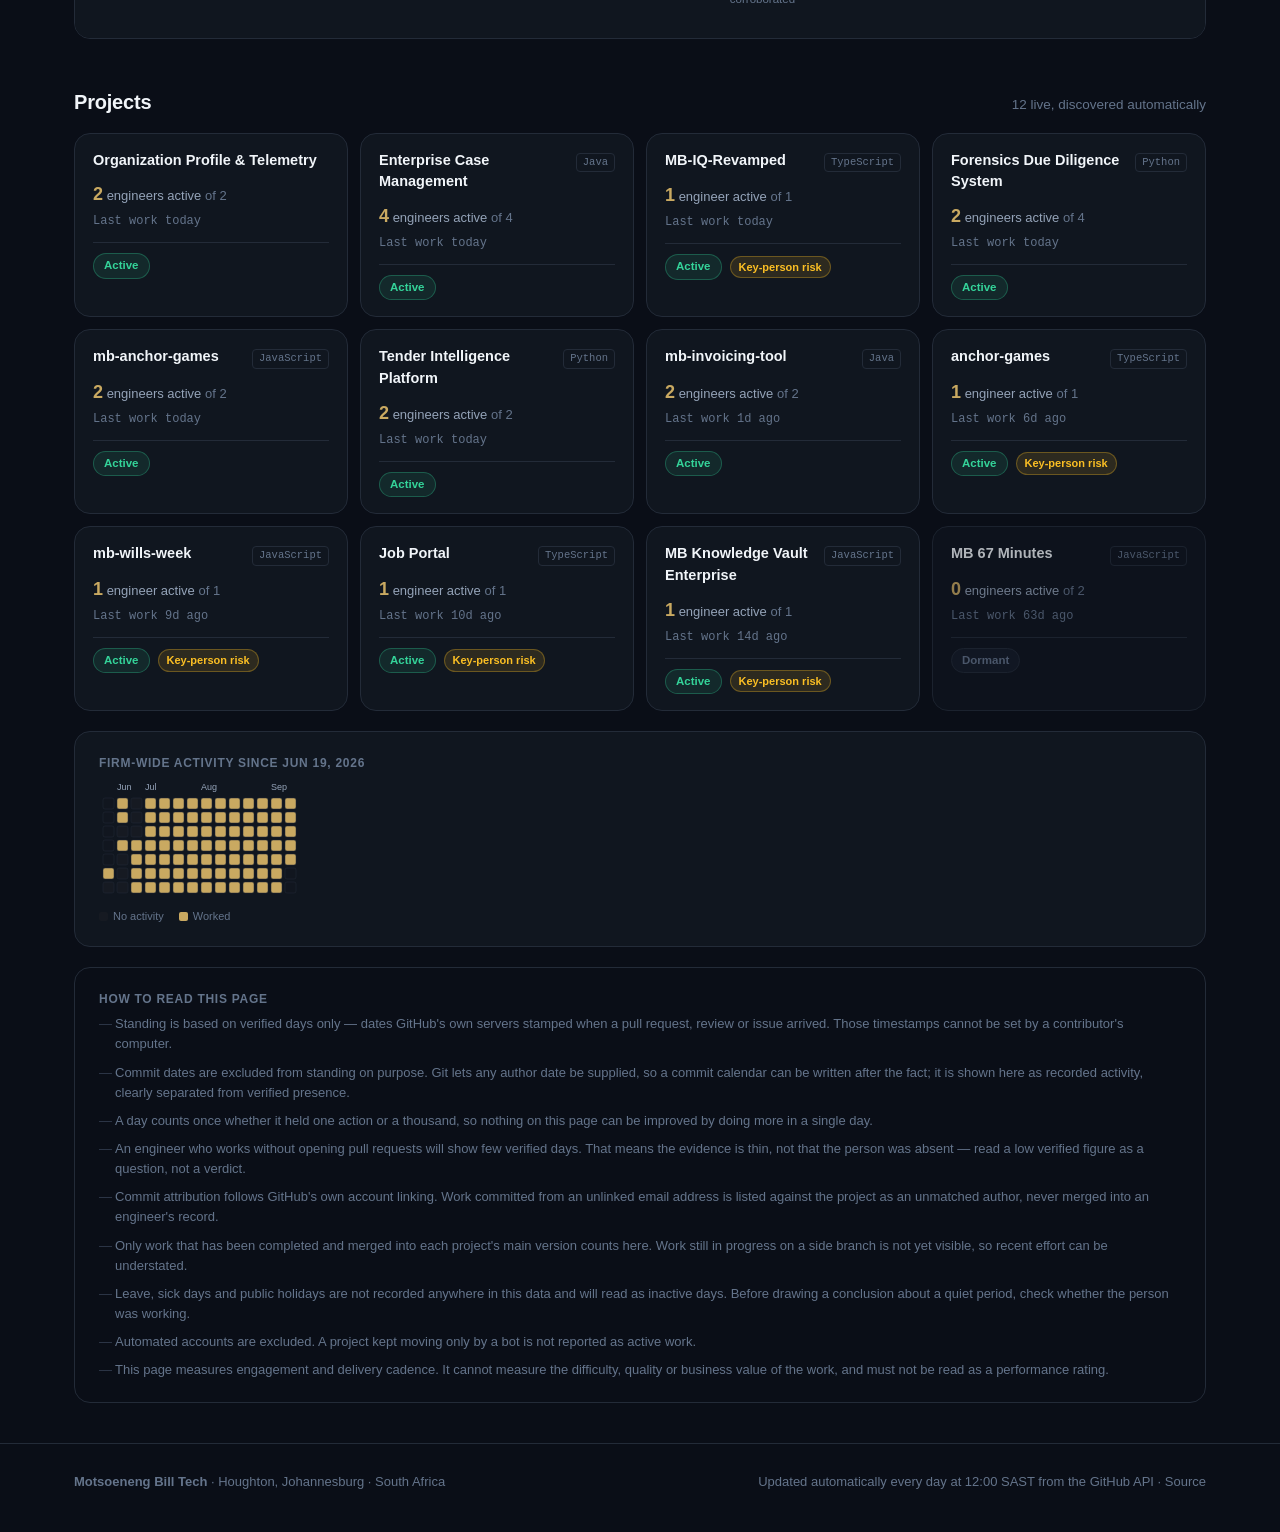
==== commit 572aad83: "fix: stop publishing per-day volume, and correct the risk signals An adversarial audit of the rebuil" ====
--- a/docs/index.html
+++ b/docs/index.html
@@ -7,8 +7,8 @@
   <meta name="description" content="Executive view of the Motsoeneng Bill Tech engineering division — engineers, the projects they carry, delivery cadence, and continuity risk." />
   <meta name="robots" content="noindex" />
   <link rel="icon" href="data:," />
-  <link rel="stylesheet" href="./assets/css/tokens.css?v=2" />
-  <link rel="stylesheet" href="./assets/css/styles.css?v=2" />
+  <link rel="stylesheet" href="./assets/css/tokens.css?v=3" />
+  <link rel="stylesheet" href="./assets/css/styles.css?v=3" />
 </head>
 <body>
   <a class="skip-link" href="#main">Skip to content</a>
@@ -59,13 +59,13 @@
 
   <div id="tooltip" class="cal-tooltip" role="tooltip" hidden></div>
 
-  <script src="./assets/js/format.js?v=2"></script>
-  <script src="./assets/js/data.js?v=2"></script>
-  <script src="./assets/js/calendar.js?v=2"></script>
-  <script src="./assets/js/leaderboard.js?v=2"></script>
-  <script src="./assets/js/member-detail.js?v=2"></script>
-  <script src="./assets/js/project-detail.js?v=2"></script>
-  <script src="./assets/js/router.js?v=2"></script>
-  <script src="./assets/js/main.js?v=2"></script>
+  <script src="./assets/js/format.js?v=3"></script>
+  <script src="./assets/js/data.js?v=3"></script>
+  <script src="./assets/js/calendar.js?v=3"></script>
+  <script src="./assets/js/leaderboard.js?v=3"></script>
+  <script src="./assets/js/member-detail.js?v=3"></script>
+  <script src="./assets/js/project-detail.js?v=3"></script>
+  <script src="./assets/js/router.js?v=3"></script>
+  <script src="./assets/js/main.js?v=3"></script>
 </body>
 </html>
--- a/docs/assets/css/tokens.css
+++ b/docs/assets/css/tokens.css
@@ -22,12 +22,10 @@
   --success: #34d399;
   --danger: #f87171;
 
-  /* Calendar heat ramp — keep in sync with .github/scripts/render.py CAL_RAMP */
-  --cal-0: #161a22;
-  --cal-1: #3a2f1a;
-  --cal-2: #6b5424;
-  --cal-3: #a3812f;
-  --cal-4: #c9a961;
+  /* Calendar cells — two tones, not a ramp. Shading by volume would put "how much
+     was pushed" back on the page. Keep in sync with .github/scripts/render.py. */
+  --cal-off: #161a22;
+  --cal-on: #c9a961;
 
   --radius-sm: 6px;
   --radius-md: 10px;
--- a/docs/assets/css/styles.css
+++ b/docs/assets/css/styles.css
@@ -115,6 +115,19 @@
 }
 .search input::placeholder { color: var(--text-tertiary); }
 
+/* The header row never wrapped, and .brand was the only flex child allowed to
+   shrink — so on a phone the logo, the org name and the single link back to the
+   overview were all squeezed to zero width rather than merely truncated. */
+@media (max-width: 760px) {
+  .site-header__inner { gap: 10px; }
+  .brand { flex: 1 1 auto; min-width: 96px; }
+  .brand__tag { display: none; }
+  .site-header__actions { flex-shrink: 1; min-width: 0; }
+  .site-header__actions .btn--ghost { display: none; }
+  .search { flex: 1 1 auto; min-width: 0; padding: 7px 10px; }
+  .search input { width: 100%; max-width: none; min-width: 0; }
+}
+
 .btn {
   display: inline-flex;
   align-items: center;
@@ -356,7 +369,6 @@
 .num-cell { font-variant-numeric: tabular-nums; font-weight: 600; }
 .cell-sub { font-size: 11.5px; font-weight: normal; color: var(--text-tertiary); margin-top: 2px; }
 .detail-header__desc { color: var(--text-secondary); font-size: 14px; margin-top: 8px; max-width: 600px; }
-.share-cell { color: var(--text-secondary); font-variant-numeric: tabular-nums; }
 
 /* Leaderboard mobile card layout ------------------------------------------ */
 .leaderboard-cards { display: none; flex-direction: column; gap: 10px; margin-bottom: 48px; }
@@ -395,7 +407,9 @@
   stroke-width: 1.2;
   outline: none;
 }
+.cal-svg:focus-visible { outline: 2px solid var(--accent); outline-offset: 3px; border-radius: 4px; }
 .cal-legend { display: flex; align-items: center; gap: 5px; font-size: 11px; color: var(--text-tertiary); margin-top: 8px; }
+.cal-legend__swatch:not(:first-child) { margin-left: 10px; }
 .cal-legend__swatch { width: 9px; height: 9px; border-radius: 2px; }
 .cal-month-label { font-size: 9px; fill: var(--text-secondary); font-family: var(--font-sans); }
 
@@ -441,7 +455,6 @@
 .detail-header__name { font-size: 22px; }
 .detail-header__login { color: var(--text-secondary); font-size: 14px; margin-top: 2px; }
 .detail-header__badges { display: flex; gap: 8px; margin-top: 10px; flex-wrap: wrap; align-items: center; }
-.detail-header__spacer { flex: 1; }
 
 .detail-calendar-card {
   background: var(--bg-surface);
@@ -450,23 +463,6 @@
   padding: 22px;
   margin-bottom: 24px;
   overflow-x: auto;
-}
-
-.repo-breakdown {
-  background: var(--bg-surface);
-  border: 1px solid var(--border-subtle);
-  border-radius: var(--radius-lg);
-  padding: 22px;
-  margin-bottom: 48px;
-}
-.repo-bar-row { display: flex; align-items: center; gap: 14px; padding: 9px 0; }
-.repo-bar-row__name { width: 220px; flex-shrink: 0; font-size: 13px; font-family: var(--font-mono); color: var(--text-secondary); overflow: hidden; text-overflow: ellipsis; white-space: nowrap; }
-.repo-bar-row__track { flex: 1; height: 8px; background: var(--border-subtle); border-radius: 4px; overflow: hidden; }
-.repo-bar-row__fill { height: 100%; background: var(--accent); border-radius: 4px; }
-.repo-bar-row__count { width: 48px; text-align: right; font-size: 13px; font-weight: 700; font-variant-numeric: tabular-nums; flex-shrink: 0; }
-
-@media (max-width: 600px) {
-  .repo-bar-row__name { width: 110px; }
 }
 
 /* Footer -------------------------------------------------------------------- */
@@ -664,3 +660,27 @@
 }
 .evidence__value { font-size: 22px; font-weight: 800; color: var(--text-primary); margin: 6px 0 8px; }
 .evidence__note { font-size: 12.5px; color: var(--text-tertiary); line-height: 1.5; }
+
+/* The caveat has to live beside the number it qualifies. Leaving it at the foot of a
+   different page meant anyone arriving on a profile by deep link never saw it. */
+.stat-tile__caveat {
+  font-size: 11px;
+  line-height: 1.45;
+  color: var(--text-tertiary);
+  margin-top: 8px;
+  padding-top: 8px;
+  border-top: 1px solid var(--border-subtle);
+}
+
+.disclosure-warnings {
+  margin-top: 16px;
+  padding: 12px 14px;
+  border: 1px solid var(--border-subtle);
+  border-left: 3px solid var(--accent-dim);
+  border-radius: var(--radius-sm);
+  background: var(--accent-wash);
+  font-size: 12px;
+  color: var(--text-secondary);
+}
+.disclosure-warnings strong { display: block; margin-bottom: 6px; color: var(--text-primary); }
+.disclosure-warnings ul { margin: 0; padding-left: 18px; }
